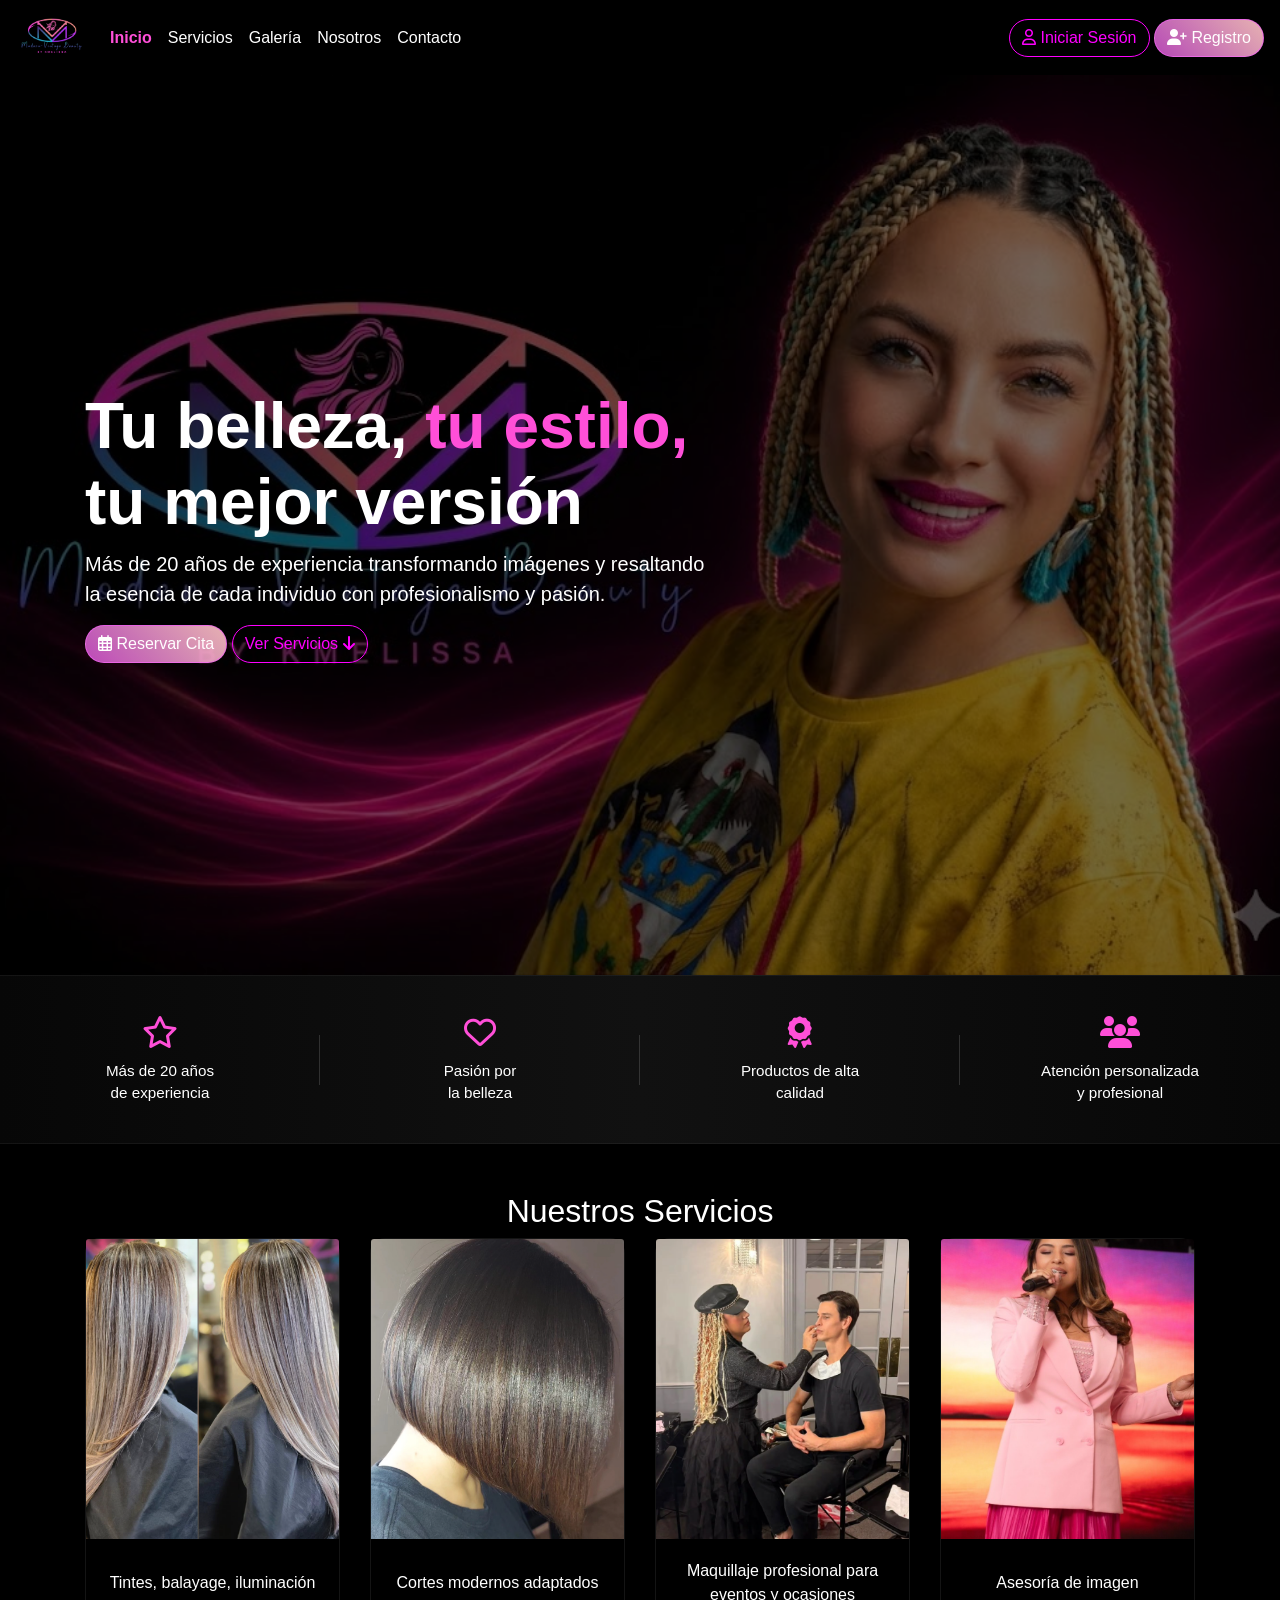
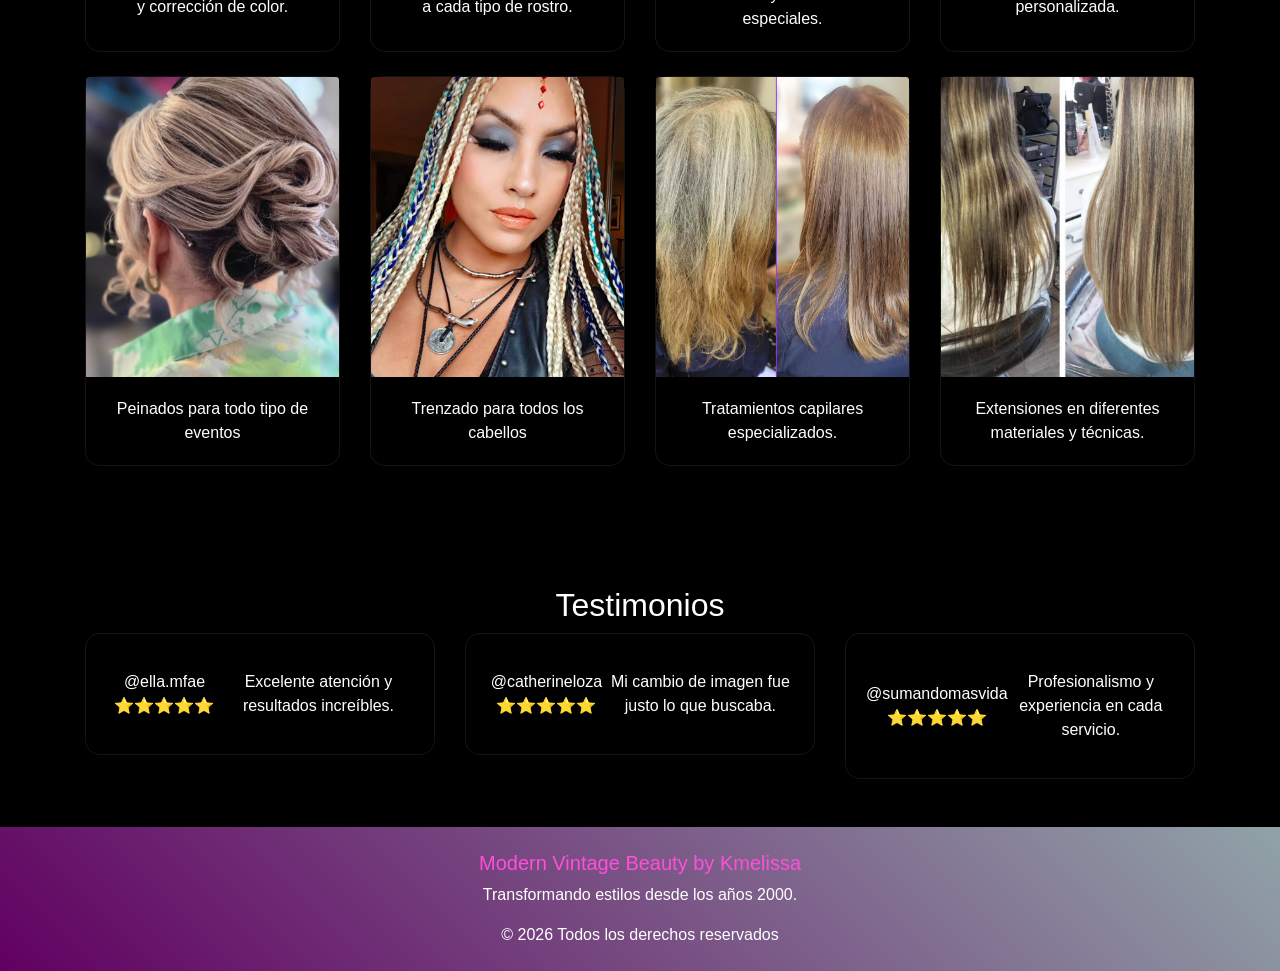
==== index.html @ aa38609b "se agrega proyecto inicial con archivos hasta la fecha 10062026" ====
<!doctype html>
<html lang="en">

<head>
    <!-- Required meta tags -->
    <meta charset="utf-8">
    <meta name="viewport" content="width=device-width, initial-scale=1, shrink-to-fit=no">

    <!-- Bootstrap CSS -->
    <link rel="stylesheet" href="https://cdn.jsdelivr.net/npm/bootstrap@4.6.2/dist/css/bootstrap.min.css"
        integrity="sha384-xOolHFLEh07PJGoPkLv1IbcEPTNtaed2xpHsD9ESMhqIYd0nLMwNLD69Npy4HI+N" crossorigin="anonymous">
    <!-- Font Awesome -->
    <link rel="stylesheet" href="https://cdnjs.cloudflare.com/ajax/libs/font-awesome/6.5.2/css/all.min.css">
    <!-- CSS -->
    <link rel="stylesheet" href="./index.css">
    <link rel="stylesheet" href="./style.css">

    <title>Modern Vintage Beauty</title>
</head>

<body>
    <!-- NAVBAR -->

    <nav class="navbar navbar-expand-lg navbar-dark bg-dark">
        <a class="navbar-brand" href="./index.html"><img src="./assets/logoconfondo.png" alt="Logo" class="logo"></a>
        <button class="navbar-toggler" type="button" data-toggle="collapse" data-target="#navbarSupportedContent"
            aria-controls="navbarSupportedContent" aria-expanded="false" aria-label="Toggle navigation">
            <span class="navbar-toggler-icon"></span>
        </button>

        <div class="collapse navbar-collapse" id="navbarSupportedContent">
            <ul class="navbar-nav mr-auto">
                <li class="nav-item active">
                    <a class="nav-link" href="./index.html">Inicio <span class="sr-only">(current)</span></a>
                </li>
                <li class="nav-item">
                    <a class="nav-link" href="./servicios.html">Servicios</a>
                </li>
                <li class="nav-item">
                    <a class="nav-link" href="./galeria.html">Galería</a>
                </li>
                <li class="nav-item">
                    <a class="nav-link" href="./nosotros.html">Nosotros</a>
                </li>
                <li class="nav-item">
                    <a class="nav-link" href="./contacto.html">Contacto</a>
                </li>
            </ul>
            <div class="botones-nav">

                <a href="./login.html" class="btn btn-login">
                    <i class="fa-regular fa-user"></i>
                    Iniciar Sesión
                </a>
                <a href="./registro.html" class="btn btn-registro">
                    <i class="fa-solid fa-user-plus"></i>
                    Registro
                </a>
            </div>
        </div>
    </nav>

    <!-- HERO -->

    <section class="hero">

        <div class="overlay"></div>

        <div class="container hero-content">

            <div class="row">

                <div class="col-lg-7">

                    <h1>
                        Tu belleza,
                        <span>tu estilo,</span>
                        tu mejor versión
                    </h1>

                    <p>
                        Más de 20 años de experiencia transformando imágenes y
                        resaltando la esencia de cada individuo con profesionalismo y pasión.
                    </p>

                    <div class="hero-buttons">

                        <a href="./contacto.html" class="btn btn-principal">
                            <i class="fa-regular fa-calendar-days"></i>
                            Reservar Cita
                        </a>

                        <a href="./servicios.html" class="btn btn-secundario">
                            Ver Servicios
                            <i class="fa-solid fa-arrow-down"></i>
                        </a>

                    </div>
                </div>

            </div>

        </div>

    </section>

    <!-- BENEFICIOS -->

    <section class="beneficios">

        <div class="container-fluid">

            <div class="row text-center">

                <div class="col-md-3 col-6 beneficio-item">

                    <i class="fa-regular fa-star"></i>

                    <h6>Más de 20 años<br>de experiencia</h6>

                </div>

                <div class="col-md-3 col-6 beneficio-item">

                    <i class="fa-regular fa-heart"></i>

                    <h6>Pasión por<br>la belleza</h6>

                </div>

                <div class="col-md-3 col-6 beneficio-item">

                    <i class="fa-solid fa-award"></i>

                    <h6>Productos de alta<br>calidad</h6>

                </div>

                <div class="col-md-3 col-6 beneficio-item">

                    <i class="fa-solid fa-users"></i>

                    <h6>Atención personalizada<br>y profesional</h6>

                </div>

            </div>

        </div>

    </section>

    <!-- SERVICIOS -->

    <section class="py-5" id="servicios">

        <div class="container">

            <h2 class="text-center section-title">
                Nuestros Servicios
            </h2>

            <div class="row">

                <div class="col-md-3 mb-4">

                    <div class="card servicio-card">
                        <img src="./assets/color.png" class="card-img-top" alt="...">
                        <div class="card-body">
                            <p class="card-text">Tintes, balayage, iluminación y corrección de color.</p>
                        </div>
                    </div>

                </div>

                <div class="col-md-3 mb-4">

                    <div class="card servicio-card">
                        <img src="./assets/cortes.png" class="card-img-top" alt="...">
                        <div class="card-body">
                            <p class="card-text">Cortes modernos adaptados a cada tipo de rostro.</p>
                        </div>
                    </div>

                </div>

                <div class="col-md-3 mb-4">

                    <div class="card servicio-card">
                        <img src="./assets/maquillaje.png" class="card-img-top" alt="...">
                        <div class="card-body">
                            <p class="card-text">Maquillaje profesional para eventos y ocasiones especiales.</p>
                        </div>
                    </div>

                </div>

                <div class="col-md-3 mb-4">

                    <div class="card servicio-card">
                        <img src="./assets/asesoriadeimagen.png" class="card-img-top" alt="...">
                        <div class="card-body">
                            <p class="card-text">Asesoría de imagen personalizada.</p>
                        </div>
                    </div>

                </div>

                <div class="col-md-3 mb-4">

                    <div class="card servicio-card">
                        <img src="./assets/peinados.png" class="card-img-top" alt="...">
                        <div class="card-body">
                            <p class="card-text">Peinados para todo tipo de eventos</p>
                        </div>
                    </div>

                </div>

                <div class="col-md-3 mb-4">

                    <div class="card servicio-card">
                        <img src="./assets/trenzado.png" class="card-img-top" alt="...">
                        <div class="card-body">
                            <p class="card-text">Trenzado para todos los cabellos</p>
                        </div>
                    </div>

                </div>

                <div class="col-md-3 mb-4">

                    <div class="card servicio-card">
                        <img src="./assets/tratamientos.png" class="card-img-top" alt="...">
                        <div class="card-body">
                            <p class="card-text">Tratamientos capilares especializados.</p>
                        </div>
                    </div>

                </div>

                <div class="col-md-3 mb-4">

                    <div class="card servicio-card">
                        <img src="./assets/extensiones.png" class="card-img-top" alt="...">
                        <div class="card-body">
                            <p class="card-text">Extensiones en diferentes materiales y técnicas.</p>
                        </div>
                    </div>

                </div>

            </div>

        </div>

    </section>

    <!-- TESTIMONIOS -->

    <section class="py-5">

        <div class="container">

            <h2 class="text-center section-title">
                Testimonios
            </h2>

            <div class="row">

                <div class="col-md-4">

                    <div class="card">

                        <div class="card-body">

                            @ella.mfae
                            ⭐⭐⭐⭐⭐

                            <p class="mt-3">
                                Excelente atención y resultados increíbles.
                            </p>

                        </div>

                    </div>

                </div>

                <div class="col-md-4">

                    <div class="card">

                        <div class="card-body">

                            @catherineloza
                            ⭐⭐⭐⭐⭐

                            <p class="mt-3">
                                Mi cambio de imagen fue justo lo que buscaba.
                            </p>

                        </div>

                    </div>

                </div>

                <div class="col-md-4">

                    <div class="card">

                        <div class="card-body">

                            @sumandomasvida
                            ⭐⭐⭐⭐⭐

                            <p class="mt-3">
                                Profesionalismo y experiencia en cada servicio.
                            </p>

                        </div>

                    </div>

                </div>

            </div>

        </div>

    </section>

    <!-- FOOTER -->

    <footer class="py-4">

        <div class="container text-center">

            <h5>Modern Vintage Beauty by Kmelissa</h5>

            <p>
                Transformando estilos desde los años 2000.
            </p>

            <p class="mb-0">
                © 2026 Todos los derechos reservados
            </p>

        </div>

    </footer>

    <!-- Optional JavaScript; choose one of the two! -->

    <!-- Option 1: jQuery and Bootstrap Bundle (includes Popper) -->
    <script src="https://cdn.jsdelivr.net/npm/jquery@3.5.1/dist/jquery.slim.min.js"
        integrity="sha384-DfXdz2htPH0lsSSs5nCTpuj/zy4C+OGpamoFVy38MVBnE+IbbVYUew+OrCXaRkfj"
        crossorigin="anonymous"></script>
    <script src="https://cdn.jsdelivr.net/npm/bootstrap@4.6.2/dist/js/bootstrap.bundle.min.js"
        integrity="sha384-Fy6S3B9q64WdZWQUiU+q4/2Lc9npb8tCaSX9FK7E8HnRr0Jz8D6OP9dO5Vg3Q9ct"
        crossorigin="anonymous"></script>

    <!-- Option 2: Separate Popper and Bootstrap JS -->
    <!--
    <script src="https://cdn.jsdelivr.net/npm/jquery@3.5.1/dist/jquery.slim.min.js" integrity="sha384-DfXdz2htPH0lsSSs5nCTpuj/zy4C+OGpamoFVy38MVBnE+IbbVYUew+OrCXaRkfj" crossorigin="anonymous"></script>
    <script src="https://cdn.jsdelivr.net/npm/popper.js@1.16.1/dist/umd/popper.min.js" integrity="sha384-9/reFTGAW83EW2RDu2S0VKaIzap3H66lZH81PoYlFhbGU+6BZp6G7niu735Sk7lN" crossorigin="anonymous"></script>
    <script src="https://cdn.jsdelivr.net/npm/bootstrap@4.6.2/dist/js/bootstrap.min.js" integrity="sha384-+sLIOodYLS7CIrQpBjl+C7nPvqq+FbNUBDunl/OZv93DB7Ln/533i8e/mZXLi/P+" crossorigin="anonymous"></script>
    -->
</body>

</html>
---- index.css ----
.hero {

     position: relative;

     min-height: 100vh;

     background-image: url('../assets/headermamaylogoalaizq.jpeg');

     background-size: cover;

     background-color: #000;

     background-position: center;

     background-repeat: no-repeat;

     display: flex;

     align-items: center;
 }

 .overlay {

     position: absolute;

     top: 0;
     left: 0;

     width: 100%;
     height: 100%;

     background: rgba(0, 0, 0, 0.55);
 }

 .hero-content {

     position: relative;

     z-index: 2;
 }

 .hero h1 {

     color: white;

     font-size: 4rem;

     font-weight: 800;
 }

 .hero span {

     color: #ff4fd8;
 }

 .hero p {
     color: white;
     font-size: 1.25rem;
 }

 a.btn.btn-principal {
     background: linear-gradient(45deg, #f362f3bf, #ffc5c5e6);
     border-color: #f362f3bf;
     border-radius: 19px;
     color: #fffefe;
 }

 a.btn.btn-secundario {
     background: transparent;
     border-color: fuchsia;
     color: fuchsia;
     border-radius: 19px;
 }

 .servicio-card {
     height: 100%;
 }

 .servicio-card img {
     height: 300px;
     object-fit: cover;
 }

 .card-body {
     display: flex;
     align-items: center;
     justify-content: center;
     text-align: center;
 }

 .card {

     background: #000000;

     color: white;

     border: 1px solid rgba(255, 255, 255, .08);

     border-radius: 15px;
 }

 footer.py-4 {
     background: linear-gradient(45deg, #610061, #a2b7bce3);
 }

 .h5,
 h5 {
     font-size: 1.25rem;
     color: #ff4fd8;
 }

 /* BENEFICIOS */

 .beneficios {

     background: linear-gradient(90deg,
             #070707,
             #111111,
             #070707);

     padding: 25px 0;

     border-top: 1px solid rgba(255, 255, 255, .05);

     border-bottom: 1px solid rgba(255, 255, 255, .05);
 }

 .beneficio-item {

     color: white;

     padding: 15px;

     position: relative;
 }

 .beneficio-item:not(:last-child)::after {

     content: "";

     position: absolute;

     right: 0;

     top: 50%;

     transform: translateY(-50%);

     width: 1px;

     height: 50px;

     background: rgba(255, 255, 255, .15);
 }

 .beneficio-item i {

     font-size: 2rem;

     color: #ff4fd8;

     margin-bottom: 12px;

     display: block;

     transition: .3s;
 }

 .beneficio-item:hover i {

     transform: scale(1.15);

     color: #ff7de8;
 }

 .beneficio-item h6 {

     margin: 0;

     color: white;

     font-size: .95rem;

     font-weight: 500;

     line-height: 1.4;
 }


 /* =========================
   TABLETS
========================= */

 @media (max-width: 992px) {

     .hero {

         text-align: center;

         min-height: 80vh;

         background-position: 70% center;
     }

     .hero h1 {

         font-size: 3rem;
     }

     .hero p {

         font-size: 1.1rem;
     }

     .hero-buttons {

         display: flex;

         justify-content: center;

         flex-wrap: wrap;

         gap: 10px;
     }

     .botones-nav {

         margin-top: 15px;
     }

     .servicio-card img {

         height: 250px;
     }

 }


 /* =========================
   CELULARES
========================= */

 @media (max-width: 768px) {

     /* NAVBAR */

     .navbar-brand img.logo {

         width: 55px;
     }

     .navbar-nav {

         text-align: center;
     }

     .botones-nav {

         display: flex;

         flex-direction: column;

         gap: 10px;

         margin-top: 15px;
     }

     .btn-login,
     .btn-registro {

         width: 100%;
     }

     /* HERO */

     .hero {

         min-height: 90vh;

         background-position: 72% center;

         text-align: center;
     }

     .hero h1 {

         font-size: 2.4rem;

         line-height: 1.2;
     }

     .hero p {

         font-size: 1rem;

         margin-bottom: 25px;
     }

     .hero-buttons {

         display: flex;

         flex-direction: column;

         gap: 12px;
     }

     .hero-buttons .btn {

         width: 100%;
     }

     /* BENEFICIOS */

     .beneficio-item {

         padding: 20px 10px;
     }

     .beneficio-item i {

         font-size: 1.8rem;
     }

     .beneficio-item h6 {

         font-size: .9rem;
     }

     /* SERVICIOS */

     .section-title {

         font-size: 2rem;
     }

     .servicio-card img {

         height: 220px;
     }

     .card-text {

         font-size: .95rem;
     }

     /* TESTIMONIOS */

     .card {

         margin-bottom: 20px;
     }

     /* FOOTER */

     footer {

         text-align: center;
     }

 }


 /* =========================
   CELULARES PEQUEÑOS
========================= */

 @media (max-width: 576px) {

     .hero {

         min-height: 100vh;
     }

     .hero h1 {

         font-size: 2rem;
     }

     .hero p {

         font-size: .95rem;
     }

     .section-title {

         font-size: 1.8rem;
     }

     .servicio-card img {

         height: 200px;
     }

     .beneficio-item {

         padding: 15px 5px;
     }

     .beneficio-item h6 {

         font-size: .8rem;
     }

 }


 /* =========================
   EFECTOS PREMIUM
========================= */

 .card {

     transition: .3s ease;
 }

 .card:hover {

     transform: translateY(-6px);

     border-color: rgba(255, 79, 216, .5);

     box-shadow: 0 0 25px rgba(255, 79, 216, .15);
 }

 .btn-principal,
 .btn-secundario,
 .btn-login,
 .btn-registro {

     transition: .3s;
 }

 .btn-principal:hover,
 .btn-registro:hover {

     transform: translateY(-2px);

     box-shadow: 0 0 20px rgba(255, 79, 216, .35);
 }

 .btn-secundario:hover,
 .btn-login:hover {

     background: rgba(255, 79, 216, .1);
 }
---- style.css ----
/* <!-- NAVBAR --> */
 body {
     font-family: Arial, sans-serif;
     background-color: #000;
     color: white;
 }

 img.logo {
     width: 70px;
     border-radius: 30px;
 }

 .bg-dark {
     background-color: #000000 !important;
 }

 a.btn.btn-login {
     background: transparent;
     border-color: fuchsia;
     color: fuchsia;
     border-radius: 19px;
 }

 a.btn.btn-registro {
     background: linear-gradient(45deg, #f362f3bf, #ffc5c5e6);
     border-color: #f362f3bf;
     border-radius: 19px;
     color: #fffefe;
 }

 .navbar-dark .navbar-nav .nav-link {
     color: white;
     transition: 0.3s;
 }

 .navbar-dark .navbar-nav .nav-link:hover {
     color: #ff4fd8;
 }

 .navbar-dark .navbar-nav .active>.nav-link {
     color: #ff4fd8;
     font-weight: bold;
 }
 /* NAVBAR END */

 /* FOOTER */
 footer.py-4 {
     background: linear-gradient(45deg, #610061, #a2b7bce3);
 }

 .h5,
 h5 {
     font-size: 1.25rem;
     color: #ff4fd8;
 }
 /* FOOTER END */
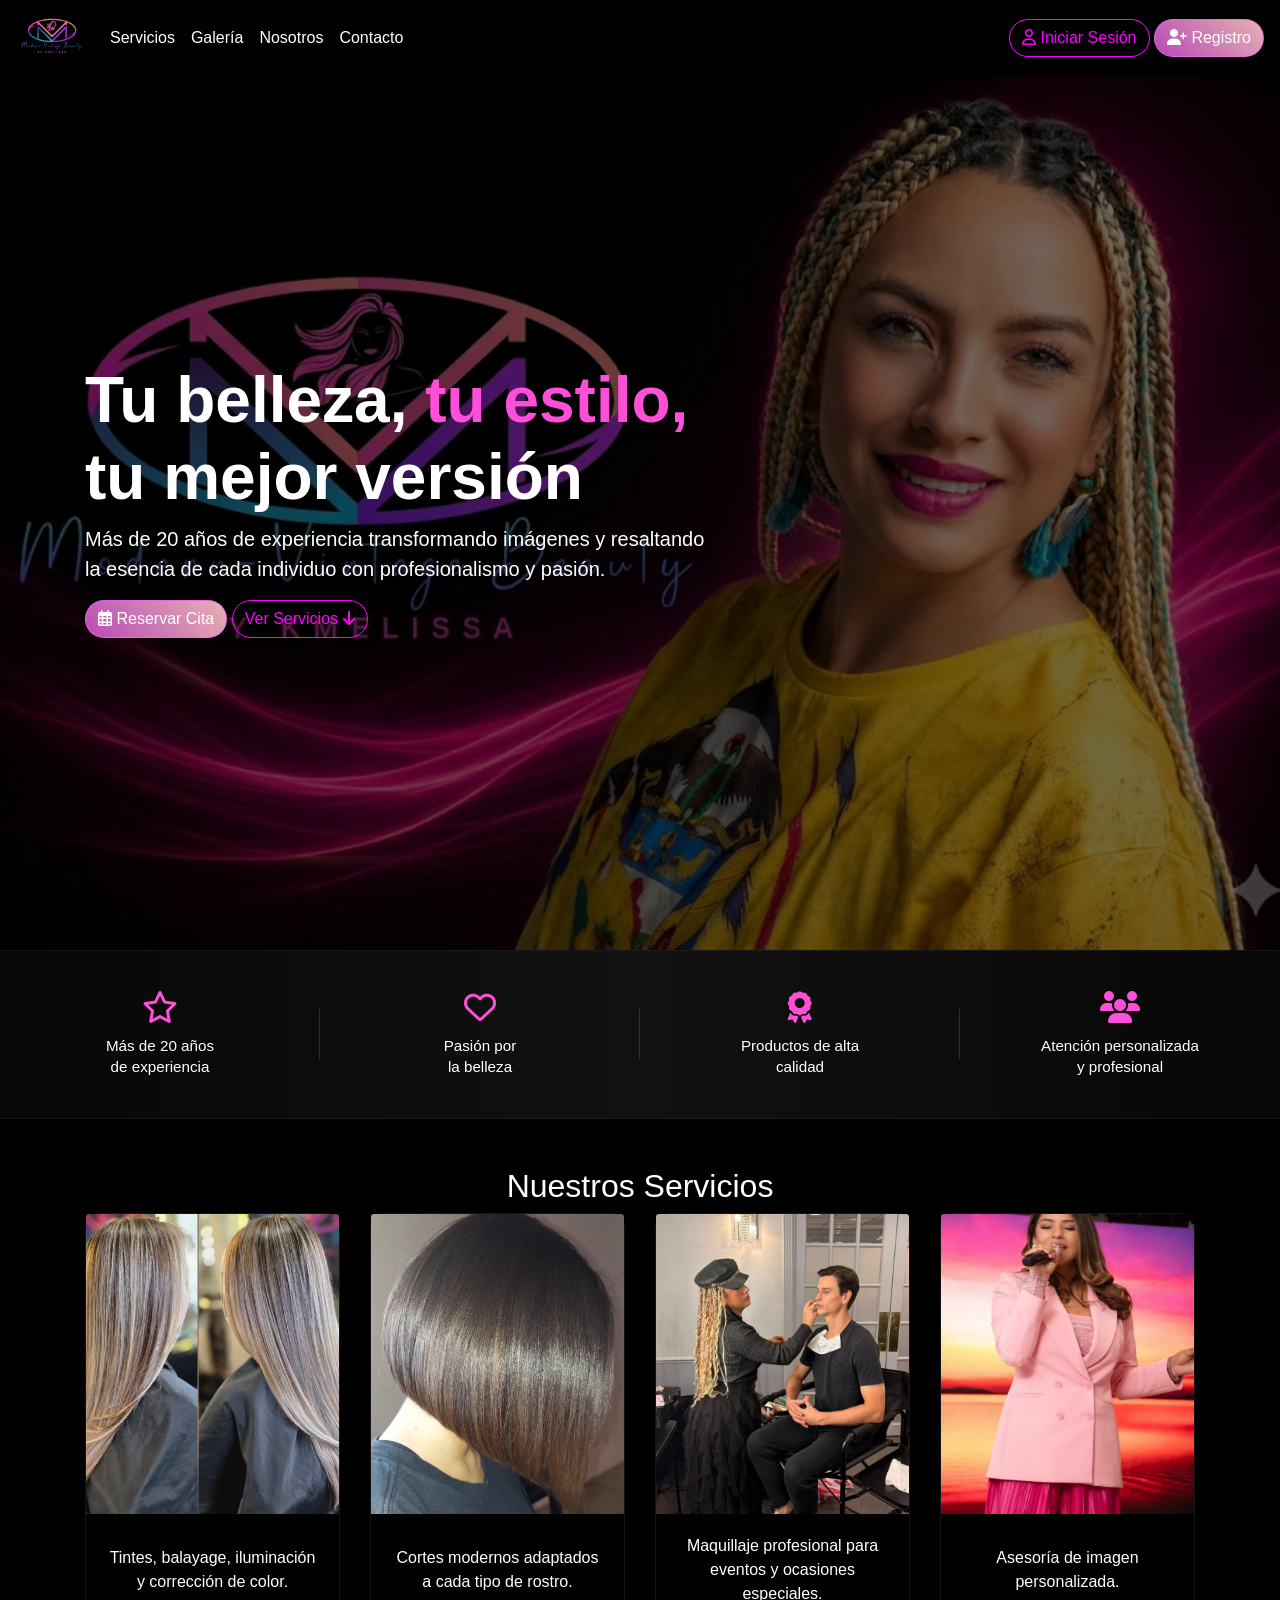
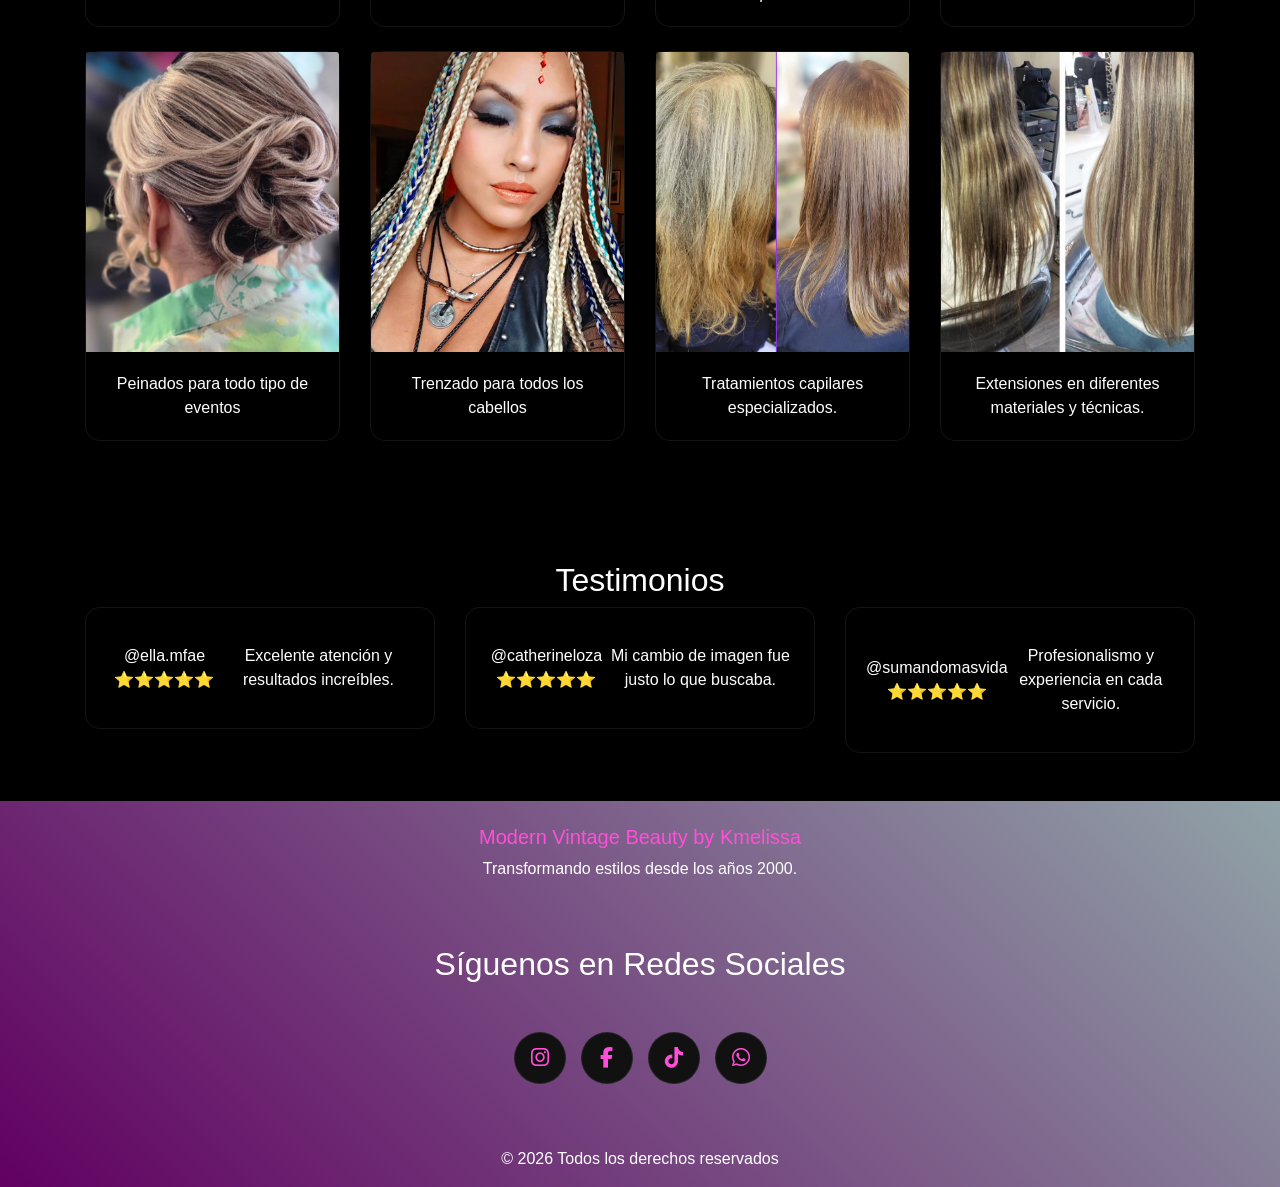
==== commit 3b9046da: "Se agrega pagina para presentacion 100h" ====
--- a/index.html
+++ b/index.html
@@ -30,11 +30,8 @@
 
         <div class="collapse navbar-collapse" id="navbarSupportedContent">
             <ul class="navbar-nav mr-auto">
-                <li class="nav-item active">
-                    <a class="nav-link" href="./index.html">Inicio <span class="sr-only">(current)</span></a>
-                </li>
                 <li class="nav-item">
-                    <a class="nav-link" href="./servicios.html">Servicios</a>
+                    <a class="nav-link" href="#servicios">Servicios</a>
                 </li>
                 <li class="nav-item">
                     <a class="nav-link" href="./galeria.html">Galería</a>
@@ -90,7 +87,7 @@
                             Reservar Cita
                         </a>
 
-                        <a href="./servicios.html" class="btn btn-secundario">
+                        <a href="#servicios" class="btn btn-secundario">
                             Ver Servicios
                             <i class="fa-solid fa-arrow-down"></i>
                         </a>
@@ -127,6 +124,7 @@
                     <h6>Pasión por<br>la belleza</h6>
 
                 </div>
+            
 
                 <div class="col-md-3 col-6 beneficio-item">
 
@@ -165,7 +163,7 @@
                 <div class="col-md-3 mb-4">
 
                     <div class="card servicio-card">
-                        <img src="./assets/color.png" class="card-img-top" alt="...">
+                        <img src="./assets/color.png" class="card-img-top" alt="Coloración">
                         <div class="card-body">
                             <p class="card-text">Tintes, balayage, iluminación y corrección de color.</p>
                         </div>
@@ -176,7 +174,7 @@
                 <div class="col-md-3 mb-4">
 
                     <div class="card servicio-card">
-                        <img src="./assets/cortes.png" class="card-img-top" alt="...">
+                        <img src="./assets/cortes.png" class="card-img-top" alt="Cortes">
                         <div class="card-body">
                             <p class="card-text">Cortes modernos adaptados a cada tipo de rostro.</p>
                         </div>
@@ -187,7 +185,7 @@
                 <div class="col-md-3 mb-4">
 
                     <div class="card servicio-card">
-                        <img src="./assets/maquillaje.png" class="card-img-top" alt="...">
+                        <img src="./assets/maquillaje.png" class="card-img-top" alt="Maquillaje">
                         <div class="card-body">
                             <p class="card-text">Maquillaje profesional para eventos y ocasiones especiales.</p>
                         </div>
@@ -198,7 +196,7 @@
                 <div class="col-md-3 mb-4">
 
                     <div class="card servicio-card">
-                        <img src="./assets/asesoriadeimagen.png" class="card-img-top" alt="...">
+                        <img src="./assets/asesoriadeimagen.png" class="card-img-top" alt="Asesoría de Imagen">
                         <div class="card-body">
                             <p class="card-text">Asesoría de imagen personalizada.</p>
                         </div>
@@ -209,7 +207,7 @@
                 <div class="col-md-3 mb-4">
 
                     <div class="card servicio-card">
-                        <img src="./assets/peinados.png" class="card-img-top" alt="...">
+                        <img src="./assets/peinados.png" class="card-img-top" alt="Peinados">
                         <div class="card-body">
                             <p class="card-text">Peinados para todo tipo de eventos</p>
                         </div>
@@ -220,7 +218,7 @@
                 <div class="col-md-3 mb-4">
 
                     <div class="card servicio-card">
-                        <img src="./assets/trenzado.png" class="card-img-top" alt="...">
+                        <img src="./assets/trenzado.png" class="card-img-top" alt="Trenzado">
                         <div class="card-body">
                             <p class="card-text">Trenzado para todos los cabellos</p>
                         </div>
@@ -231,7 +229,7 @@
                 <div class="col-md-3 mb-4">
 
                     <div class="card servicio-card">
-                        <img src="./assets/tratamientos.png" class="card-img-top" alt="...">
+                        <img src="./assets/tratamientos.png" class="card-img-top" alt="Tratamientos">
                         <div class="card-body">
                             <p class="card-text">Tratamientos capilares especializados.</p>
                         </div>
@@ -242,7 +240,7 @@
                 <div class="col-md-3 mb-4">
 
                     <div class="card servicio-card">
-                        <img src="./assets/extensiones.png" class="card-img-top" alt="...">
+                        <img src="./assets/extensiones.png" class="card-img-top" alt="Extensiones">
                         <div class="card-body">
                             <p class="card-text">Extensiones en diferentes materiales y técnicas.</p>
                         </div>
@@ -342,6 +340,47 @@
             <p>
                 Transformando estilos desde los años 2000.
             </p>
+            <section class="redes-section py-5">
+
+    <div class="container text-center">
+
+        <h2 class="section-title mb-5">
+
+            Síguenos en Redes Sociales
+
+        </h2>
+
+        <div class="social-links">
+
+            <a href="https://www.instagram.com/modernvintagebeauty_bykmelissa/" class="social-btn">
+
+                <i class="fa-brands fa-instagram"></i>
+
+            </a>
+
+            <a href="https://www.facebook.com/karenmelissa.munozpena?locale=es_LA" class="social-btn">
+
+                <i class="fa-brands fa-facebook-f"></i>
+
+            </a>
+
+            <a href="https://www.tiktok.com/@modern_vintage_beauty_km?lang=es-419" class="social-btn">
+
+                <i class="fa-brands fa-tiktok"></i>
+
+            </a>
+
+            <a href="https://wa.me/13463327100" class="social-btn">
+
+                <i class="fa-brands fa-whatsapp"></i>
+
+            </a>
+
+        </div>
+
+    </div>
+
+</section>
 
             <p class="mb-0">
                 © 2026 Todos los derechos reservados
--- a/index.css
+++ b/index.css
@@ -1,447 +1,387 @@
-
- .hero {
-
-     position: relative;
-
-     min-height: 100vh;
-
-     background-image: url('../assets/headermamaylogoalaizq.jpeg');
-
-     background-size: cover;
-
-     background-color: #000;
-
-     background-position: center;
-
-     background-repeat: no-repeat;
-
-     display: flex;
-
-     align-items: center;
- }
-
- .overlay {
-
-     position: absolute;
-
-     top: 0;
-     left: 0;
-
-     width: 100%;
-     height: 100%;
-
-     background: rgba(0, 0, 0, 0.55);
- }
-
- .hero-content {
-
-     position: relative;
-
-     z-index: 2;
- }
-
- .hero h1 {
-
-     color: white;
-
-     font-size: 4rem;
-
-     font-weight: 800;
- }
-
- .hero span {
-
-     color: #ff4fd8;
- }
-
- .hero p {
-     color: white;
-     font-size: 1.25rem;
- }
-
- a.btn.btn-principal {
-     background: linear-gradient(45deg, #f362f3bf, #ffc5c5e6);
-     border-color: #f362f3bf;
-     border-radius: 19px;
-     color: #fffefe;
- }
-
- a.btn.btn-secundario {
-     background: transparent;
-     border-color: fuchsia;
-     color: fuchsia;
-     border-radius: 19px;
- }
-
- .servicio-card {
-     height: 100%;
- }
-
- .servicio-card img {
-     height: 300px;
-     object-fit: cover;
- }
-
- .card-body {
-     display: flex;
-     align-items: center;
-     justify-content: center;
-     text-align: center;
- }
-
- .card {
-
-     background: #000000;
-
-     color: white;
-
-     border: 1px solid rgba(255, 255, 255, .08);
-
-     border-radius: 15px;
- }
-
- footer.py-4 {
-     background: linear-gradient(45deg, #610061, #a2b7bce3);
- }
-
- .h5,
- h5 {
-     font-size: 1.25rem;
-     color: #ff4fd8;
- }
-
- /* BENEFICIOS */
-
- .beneficios {
-
-     background: linear-gradient(90deg,
-             #070707,
-             #111111,
-             #070707);
-
-     padding: 25px 0;
-
-     border-top: 1px solid rgba(255, 255, 255, .05);
-
-     border-bottom: 1px solid rgba(255, 255, 255, .05);
- }
-
- .beneficio-item {
-
-     color: white;
-
-     padding: 15px;
-
-     position: relative;
- }
-
- .beneficio-item:not(:last-child)::after {
-
-     content: "";
-
-     position: absolute;
-
-     right: 0;
-
-     top: 50%;
-
-     transform: translateY(-50%);
-
-     width: 1px;
-
-     height: 50px;
-
-     background: rgba(255, 255, 255, .15);
- }
-
- .beneficio-item i {
-
-     font-size: 2rem;
-
-     color: #ff4fd8;
-
-     margin-bottom: 12px;
-
-     display: block;
-
-     transition: .3s;
- }
-
- .beneficio-item:hover i {
-
-     transform: scale(1.15);
-
-     color: #ff7de8;
- }
-
- .beneficio-item h6 {
-
-     margin: 0;
-
-     color: white;
-
-     font-size: .95rem;
-
-     font-weight: 500;
-
-     line-height: 1.4;
- }
-
-
- /* =========================
-   TABLETS
-========================= */
-
- @media (max-width: 992px) {
-
-     .hero {
-
-         text-align: center;
-
-         min-height: 80vh;
-
-         background-position: 70% center;
-     }
-
-     .hero h1 {
-
-         font-size: 3rem;
-     }
-
-     .hero p {
-
-         font-size: 1.1rem;
-     }
-
-     .hero-buttons {
-
-         display: flex;
-
-         justify-content: center;
-
-         flex-wrap: wrap;
-
-         gap: 10px;
-     }
-
-     .botones-nav {
-
-         margin-top: 15px;
-     }
-
-     .servicio-card img {
-
-         height: 250px;
-     }
-
- }
-
-
- /* =========================
-   CELULARES
-========================= */
-
- @media (max-width: 768px) {
-
-     /* NAVBAR */
-
-     .navbar-brand img.logo {
-
-         width: 55px;
-     }
-
-     .navbar-nav {
-
-         text-align: center;
-     }
-
-     .botones-nav {
-
-         display: flex;
-
-         flex-direction: column;
-
-         gap: 10px;
-
-         margin-top: 15px;
-     }
-
-     .btn-login,
-     .btn-registro {
-
-         width: 100%;
-     }
-
-     /* HERO */
-
-     .hero {
-
-         min-height: 90vh;
-
-         background-position: 72% center;
-
-         text-align: center;
-     }
-
-     .hero h1 {
-
-         font-size: 2.4rem;
-
-         line-height: 1.2;
-     }
-
-     .hero p {
-
-         font-size: 1rem;
-
-         margin-bottom: 25px;
-     }
-
-     .hero-buttons {
-
-         display: flex;
-
-         flex-direction: column;
-
-         gap: 12px;
-     }
-
-     .hero-buttons .btn {
-
-         width: 100%;
-     }
-
-     /* BENEFICIOS */
-
-     .beneficio-item {
-
-         padding: 20px 10px;
-     }
-
-     .beneficio-item i {
-
-         font-size: 1.8rem;
-     }
-
-     .beneficio-item h6 {
-
-         font-size: .9rem;
-     }
-
-     /* SERVICIOS */
-
-     .section-title {
-
-         font-size: 2rem;
-     }
-
-     .servicio-card img {
-
-         height: 220px;
-     }
-
-     .card-text {
-
-         font-size: .95rem;
-     }
-
-     /* TESTIMONIOS */
-
-     .card {
-
-         margin-bottom: 20px;
-     }
-
-     /* FOOTER */
-
-     footer {
-
-         text-align: center;
-     }
-
- }
-
-
- /* =========================
-   CELULARES PEQUEÑOS
-========================= */
-
- @media (max-width: 576px) {
-
-     .hero {
-
-         min-height: 100vh;
-     }
-
-     .hero h1 {
-
-         font-size: 2rem;
-     }
-
-     .hero p {
-
-         font-size: .95rem;
-     }
-
-     .section-title {
-
-         font-size: 1.8rem;
-     }
-
-     .servicio-card img {
-
-         height: 200px;
-     }
-
-     .beneficio-item {
-
-         padding: 15px 5px;
-     }
-
-     .beneficio-item h6 {
-
-         font-size: .8rem;
-     }
-
- }
-
-
- /* =========================
-   EFECTOS PREMIUM
-========================= */
-
- .card {
-
-     transition: .3s ease;
- }
-
- .card:hover {
-
-     transform: translateY(-6px);
-
-     border-color: rgba(255, 79, 216, .5);
-
-     box-shadow: 0 0 25px rgba(255, 79, 216, .15);
- }
-
- .btn-principal,
- .btn-secundario,
- .btn-login,
- .btn-registro {
-
-     transition: .3s;
- }
-
- .btn-principal:hover,
- .btn-registro:hover {
-
-     transform: translateY(-2px);
-
-     box-shadow: 0 0 20px rgba(255, 79, 216, .35);
- }
-
- .btn-secundario:hover,
- .btn-login:hover {
-
-     background: rgba(255, 79, 216, .1);
- }+.hero {
+
+    position: relative;
+    min-height: 100vh;
+    background-image: url('../assets/headermamaylogoalaizq.jpeg');
+    background-size: cover;
+    background-color: #000;
+    background-position: center;
+    background-repeat: no-repeat;
+    display: flex;
+    align-items: center;
+}
+
+.overlay {
+
+    position: absolute;
+    top: 0;
+    left: 0;
+    width: 100%;
+    height: 100%;
+    background: rgba(0, 0, 0, 0.55);
+}
+
+.hero-content {
+
+    position: relative;
+    z-index: 2;
+}
+
+.hero h1 {
+
+    color: white;
+    font-size: 4rem;
+    font-weight: 800;
+}
+
+.hero span {
+
+    color: #ff4fd8;
+}
+
+.hero p {
+    color: white;
+    font-size: 1.25rem;
+}
+
+a.btn.btn-principal {
+    background: linear-gradient(45deg, #f362f3bf, #ffc5c5e6);
+    border-color: #f362f3bf;
+    border-radius: 19px;
+    color: #fffefe;
+}
+
+a.btn.btn-secundario {
+    background: transparent;
+    border-color: fuchsia;
+    color: fuchsia;
+    border-radius: 19px;
+}
+
+.servicio-card {
+    height: 100%;
+}
+
+.servicio-card img {
+    height: 300px;
+    object-fit: cover;
+}
+
+.card-body {
+    display: flex;
+    align-items: center;
+    justify-content: center;
+    text-align: center;
+}
+
+.card {
+
+    background: #000000;
+    color: white;
+    border: 1px solid rgba(255, 255, 255, .08);
+    border-radius: 15px;
+}
+
+
+.h5,
+h5 {
+    font-size: 1.25rem;
+    color: #ff4fd8;
+}
+
+/* BENEFICIOS */
+
+.beneficios {
+
+    background: linear-gradient(90deg,
+            #070707,
+            #111111,
+            #070707);
+
+    padding: 25px 0;
+    border-top: 1px solid rgba(255, 255, 255, .05);
+    border-bottom: 1px solid rgba(255, 255, 255, .05);
+}
+
+.beneficio-item {
+
+    color: white;
+    padding: 15px;
+    position: relative;
+}
+
+.beneficio-item:not(:last-child)::after {
+
+    content: "";
+    position: absolute;
+    right: 0;
+    top: 50%;
+    transform: translateY(-50%);
+    width: 1px;
+    height: 50px;
+    background: rgba(255, 255, 255, .15);
+}
+
+.beneficio-item i {
+
+    font-size: 2rem;
+    color: #ff4fd8;
+    margin-bottom: 12px;
+    display: block;
+    transition: .3s;
+}
+
+.beneficio-item:hover i {
+
+    transform: scale(1.15);
+    color: #ff7de8;
+}
+
+.beneficio-item h6 {
+
+    margin: 0;
+    color: white;
+    font-size: .95rem;
+    font-weight: 500;
+    line-height: 1.4;
+}
+
+
+/* EFECTOS */
+
+.card {
+
+    transition: .3s ease;
+}
+
+.card:hover {
+
+    transform: translateY(-6px);
+    border-color: rgba(255, 79, 216, .5);
+    box-shadow: 0 0 25px rgba(255, 79, 216, .15);
+}
+
+.btn-principal,
+.btn-secundario,
+.btn-login,
+.btn-registro {
+
+    transition: .3s;
+}
+
+.btn-principal:hover,
+.btn-registro:hover {
+
+    transform: translateY(-2px);
+    box-shadow: 0 0 20px rgba(255, 79, 216, .35);
+}
+
+.btn-secundario:hover,
+.btn-login:hover {
+
+    background: rgba(255, 79, 216, .1);
+}
+
+/* RESPONSIVIDAD */
+/* Tablets */
+
+@media (max-width: 992px) {
+
+    .hero {
+
+        text-align: center;
+
+        min-height: 80vh;
+
+        background-position: 70% center;
+    }
+
+    .hero h1 {
+
+        font-size: 3rem;
+    }
+
+    .hero p {
+
+        font-size: 1.1rem;
+    }
+
+    .hero-buttons {
+
+        display: flex;
+
+        justify-content: center;
+
+        flex-wrap: wrap;
+
+        gap: 10px;
+    }
+
+    .botones-nav {
+
+        margin-top: 15px;
+    }
+
+    .servicio-card img {
+
+        height: 250px;
+    }
+
+}
+
+
+/* Celulares */
+
+@media (max-width: 768px) {
+
+    /* NAVBAR */
+
+    .navbar-brand img.logo {
+
+        width: 55px;
+    }
+
+    .navbar-nav {
+
+        text-align: center;
+    }
+
+    .botones-nav {
+
+        display: flex;
+
+        flex-direction: column;
+
+        gap: 10px;
+
+        margin-top: 15px;
+    }
+
+    .btn-login,
+    .btn-registro {
+
+        width: 100%;
+    }
+
+    /* HERO */
+
+    .hero {
+
+        min-height: 90vh;
+
+        background-position: 72% center;
+
+        text-align: center;
+    }
+
+    .hero h1 {
+
+        font-size: 2.4rem;
+
+        line-height: 1.2;
+    }
+
+    .hero p {
+
+        font-size: 1rem;
+
+        margin-bottom: 25px;
+    }
+
+    .hero-buttons {
+
+        display: flex;
+
+        flex-direction: column;
+
+        gap: 12px;
+    }
+
+    .hero-buttons .btn {
+
+        width: 100%;
+    }
+
+    /* BENEFICIOS */
+
+    .beneficio-item {
+
+        padding: 20px 10px;
+    }
+
+    .beneficio-item i {
+
+        font-size: 1.8rem;
+    }
+
+    .beneficio-item h6 {
+
+        font-size: .9rem;
+    }
+
+    /* SERVICIOS */
+
+    .section-title {
+
+        font-size: 2rem;
+    }
+
+    .servicio-card img {
+
+        height: 220px;
+    }
+
+    .card-text {
+
+        font-size: .95rem;
+    }
+
+    /* TESTIMONIOS */
+
+    .card {
+
+        margin-bottom: 20px;
+    }
+
+}
+
+/* Celulares pequeños */
+
+@media (max-width: 576px) {
+
+    .hero {
+
+        min-height: 100vh;
+    }
+
+    .hero h1 {
+
+        font-size: 2rem;
+    }
+
+    .hero p {
+
+        font-size: .95rem;
+    }
+
+    .section-title {
+
+        font-size: 1.8rem;
+    }
+
+    .servicio-card img {
+
+        height: 200px;
+    }
+
+    .beneficio-item {
+
+        padding: 15px 5px;
+    }
+
+    .beneficio-item h6 {
+
+        font-size: .8rem;
+    }
+
+}
--- a/style.css
+++ b/style.css
@@ -1,56 +1,119 @@
-/* <!-- NAVBAR --> */
- body {
-     font-family: Arial, sans-serif;
-     background-color: #000;
-     color: white;
- }
+html {
+    scroll-behavior: smooth;
+}
 
- img.logo {
-     width: 70px;
-     border-radius: 30px;
- }
+body {
+    padding-top: 50px;
+}
 
- .bg-dark {
-     background-color: #000000 !important;
- }
+/* NAVBAR */
 
- a.btn.btn-login {
-     background: transparent;
-     border-color: fuchsia;
-     color: fuchsia;
-     border-radius: 19px;
- }
+body {
+    font-family: Arial, sans-serif;
+    background-color: #000;
+    color: white;
+}
 
- a.btn.btn-registro {
-     background: linear-gradient(45deg, #f362f3bf, #ffc5c5e6);
-     border-color: #f362f3bf;
-     border-radius: 19px;
-     color: #fffefe;
- }
+img.logo {
+    width: 70px;
+    border-radius: 30px;
+    cursor: pointer;
+}
 
- .navbar-dark .navbar-nav .nav-link {
-     color: white;
-     transition: 0.3s;
- }
+.bg-dark {
+    background-color: #000000 !important;
+}
 
- .navbar-dark .navbar-nav .nav-link:hover {
-     color: #ff4fd8;
- }
+.navbar {
+    position: fixed;
+    top: 0;
+    left: 0;
+    width: 100%;
+    z-index: 9999;
+    background: rgba(0, 0, 0, 0.95) !important;
+    backdrop-filter: blur(10px);
+    box-shadow: 0 2px 15px rgba(0,0,0,.3);
+}
 
- .navbar-dark .navbar-nav .active>.nav-link {
-     color: #ff4fd8;
-     font-weight: bold;
- }
- /* NAVBAR END */
+a.btn.btn-login {
+    background: transparent;
+    border-color: fuchsia;
+    color: fuchsia;
+    border-radius: 19px;
+    cursor: pointer;
+}
 
- /* FOOTER */
- footer.py-4 {
-     background: linear-gradient(45deg, #610061, #a2b7bce3);
- }
+a.btn.btn-registro {
+    background: linear-gradient(45deg, #f362f3bf, #ffc5c5e6);
+    border-color: #f362f3bf;
+    border-radius: 19px;
+    color: #fffefe;
+    cursor: pointer;
+}
 
- .h5,
- h5 {
-     font-size: 1.25rem;
-     color: #ff4fd8;
- }
- /* FOOTER END */+.navbar-dark .navbar-nav .nav-link {
+    color: white;
+    transition: 0.3s;
+}
+
+.navbar-dark .navbar-nav .nav-link:hover {
+    color: #ff4fd8;
+}
+
+.navbar-dark .navbar-nav .active>.nav-link {
+    color: #ff4fd8;
+    font-weight: bold;
+}
+
+/* NAVBAR END */
+
+/* FOOTER */
+
+/* REDES */
+
+.social-links {
+    display: flex;
+    justify-content: center;
+    gap: 15px;
+    flex-wrap: wrap;
+    margin-top: 15px;
+    margin-bottom: 15px;
+}
+
+.social-btn {
+
+    width: 52px;
+    height: 52px;
+    font-size: 1.3rem;
+    display: flex;
+    justify-content: center;
+    align-items: center;
+    border-radius: 50%;
+    background: #111;
+    border: 1px solid rgba(255, 255, 255, .08);
+    color: #ff4fd8;
+    transition: .3s;
+}
+
+.social-btn:hover {
+
+    color: white;
+    background: #ff4fd8;
+    text-decoration: none;
+    transform: translateY(-5px);
+}
+
+footer.py-4 {
+    background: linear-gradient(45deg, #610061, #a2b7bce3);
+    padding-top: 1.5rem !important;
+    padding-bottom: 1rem !important;
+}
+
+
+.h5,
+h5 {
+    font-size: 1.25rem;
+    color: #ff4fd8;
+}
+
+/* FOOTER END */
